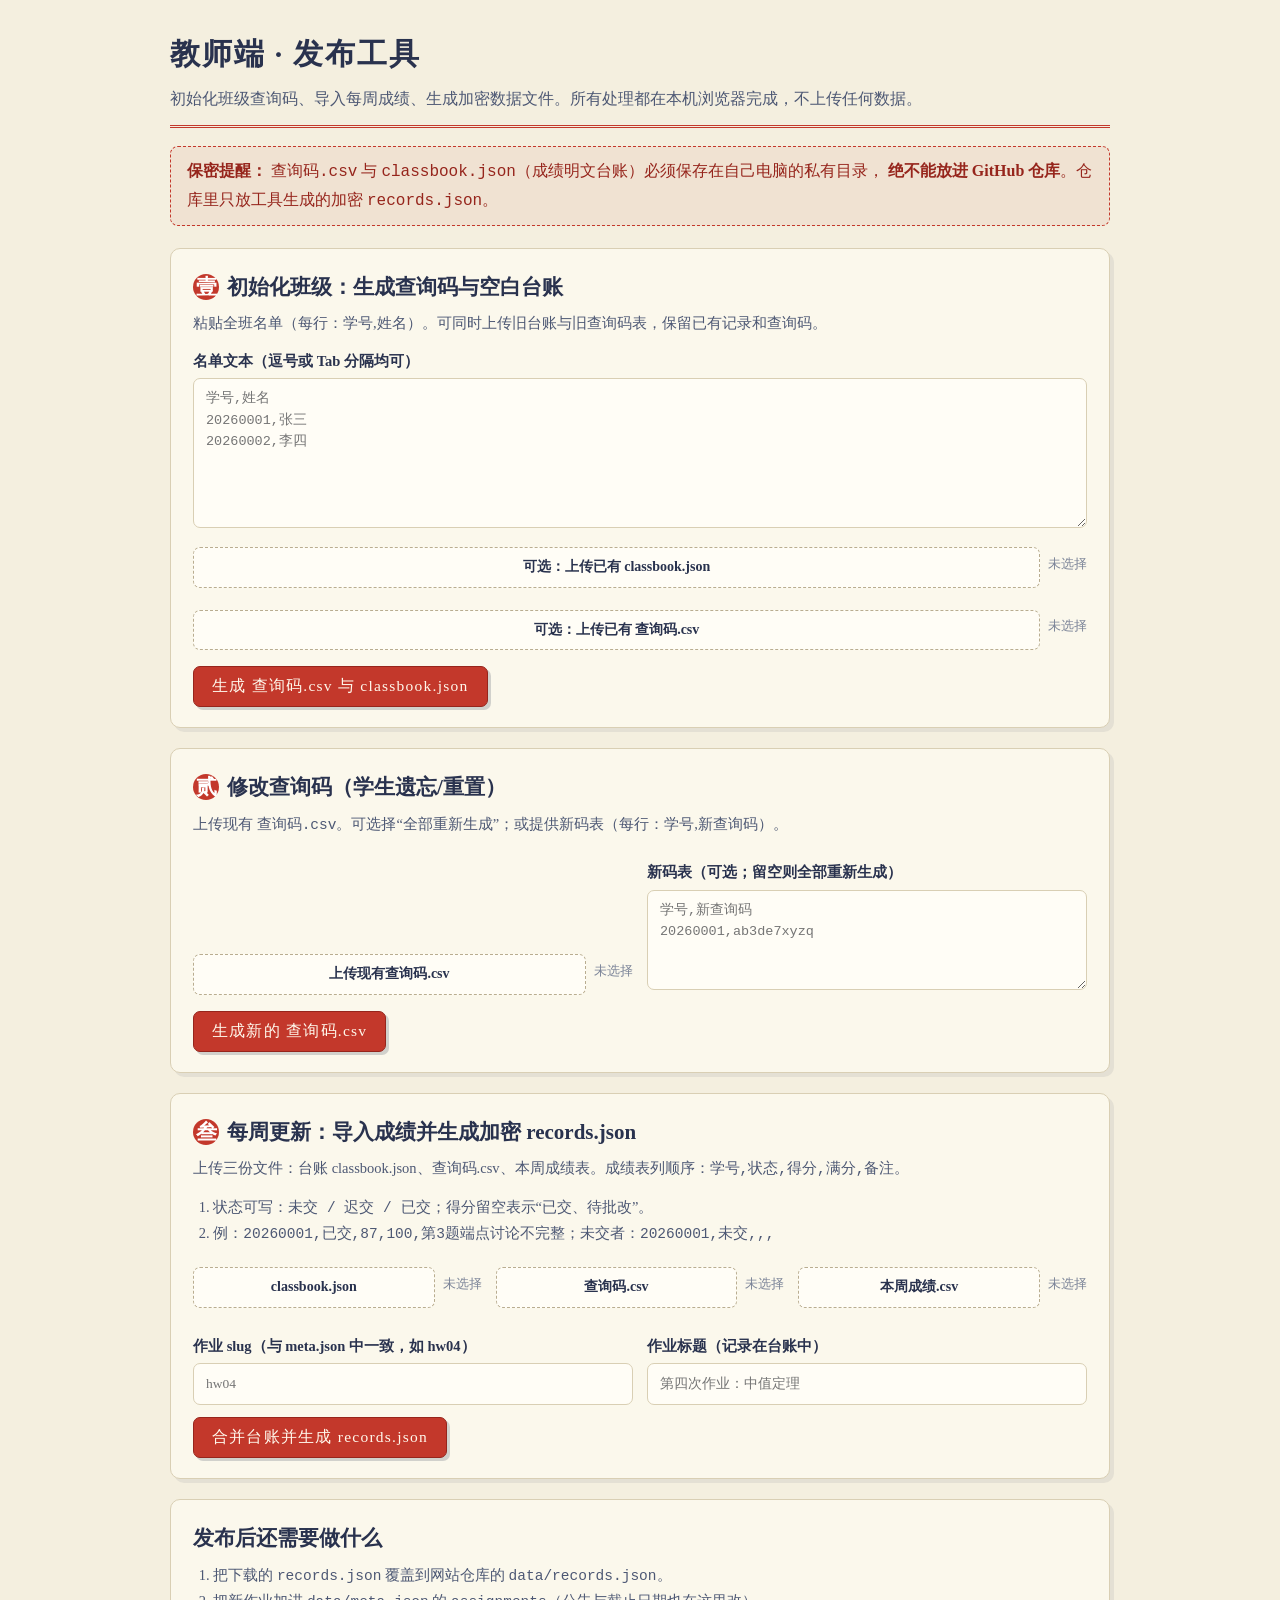
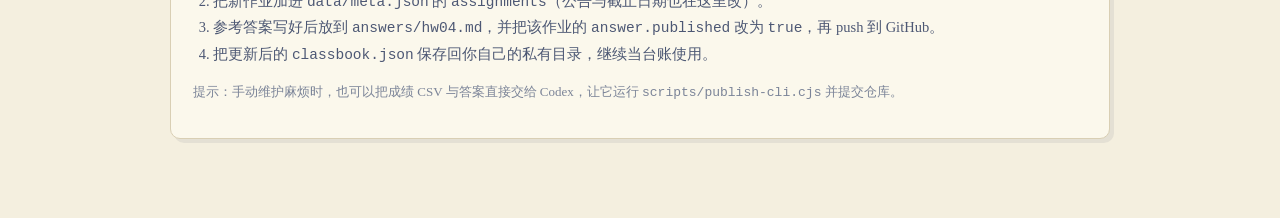
==== tools/publish.html @ e9e77afc "初始化微积分作业查分台：学生查分、加密成绩与参考答案" ====
<!DOCTYPE html>
<html lang="zh-CN">
<head>
  <meta charset="UTF-8" />
  <meta name="viewport" content="width=device-width, initial-scale=1.0" />
  <title>教师端 · 发布工具</title>
  <style>
    :root {
      --ink: #29324e; --paper: #f4efdf; --paper2: #fbf8ec;
      --line: #d9cfb4; --red: #c3382b; --red-dark: #96251c;
      --green: #256b4b; --amber: #9a6a16;
    }
    * { box-sizing: border-box; }
    body {
      margin: 0; background: var(--paper); color: var(--ink);
      font-family: "Songti SC", "Noto Serif CJK SC", "SimSun", serif;
      font-size: 16px; line-height: 1.75;
    }
    .wrap { max-width: 980px; margin: 0 auto; padding: 28px 20px 70px; }
    header { border-bottom: 3px double var(--red); padding-bottom: 12px; margin-bottom: 18px; }
    header h1 { margin: 0; font-size: 30px; font-family: "Kaiti SC", "STKaiti", "KaiTi", serif; letter-spacing: .06em; }
    header p { margin: 4px 0 0; color: #4d5874; }
    .warn {
      border: 1.5px dashed var(--red); background: rgba(195,56,43,.07);
      padding: 10px 16px; border-radius: 8px; margin: 12px 0 22px; color: var(--red-dark);
    }
    .panel {
      background: var(--paper2); border: 1.5px solid var(--line);
      border-radius: 10px; padding: 20px 22px; margin-bottom: 20px;
      box-shadow: 4px 4px 0 rgba(41,50,78,.08);
    }
    .panel h2 { margin: 0 0 6px; font-family: "Kaiti SC","STKaiti","KaiTi",serif; font-size: 21px; }
    .panel > .desc { margin: 0 0 12px; color: #4d5874; font-size: 14.5px; }
    label { display: block; margin: 10px 0 4px; font-weight: 700; font-size: 14.5px; }
    textarea, input[type="text"] {
      width: 100%; border: 1.5px solid var(--line); border-radius: 7px;
      padding: 9px 12px; font: 13.5px/1.6 Consolas, Menlo, monospace;
      background: #fffdf6; color: var(--ink);
    }
    textarea { min-height: 150px; resize: vertical; }
    input[type="text"] { font-family: inherit; }
    .row { display: flex; gap: 14px; flex-wrap: wrap; align-items: flex-end; }
    .row > div { flex: 1 1 220px; }
    .btn {
      display: inline-block; border: 1.5px solid var(--red-dark); background: var(--red);
      color: #fff8ec; padding: 9px 18px; border-radius: 7px; cursor: pointer;
      font-size: 15.5px; font-family: "Kaiti SC","STKaiti","KaiTi",serif; letter-spacing: .08em;
      margin-top: 12px; box-shadow: 3px 3px 0 rgba(41,50,78,.2);
    }
    .btn:hover { background: var(--red-dark); }
    .btn:disabled { opacity: .5; cursor: not-allowed; }
    .btn.ghost {
      background: transparent; color: var(--ink); border-color: #b9ad90; box-shadow: none;
    }
    .filebox { display: flex; gap: 8px; align-items: center; }
    .filebox input[type="file"] { display: none; }
    .filelabel {
      border: 1.5px dashed #b9ad90; border-radius: 7px; padding: 7px 14px; cursor: pointer;
      background: #fffdf6; font-size: 14px; text-align: center; flex: 1;
    }
    .fname { font-size: 13px; color: #7b8498; word-break: break-all; }
    .log {
      margin-top: 14px; padding: 10px 14px; border-radius: 7px; font-size: 14px;
      background: rgba(37,107,75,.09); border: 1px solid var(--green); color: #1f563c;
      white-space: pre-wrap; font-family: Consolas, Menlo, monospace; display: none;
    }
    .log.error { background: rgba(195,56,43,.08); border-color: var(--red); color: var(--red-dark); }
    .log.warn { background: rgba(154,106,22,.1); border-color: var(--amber); color: #6d4a0b; }
    ol.tips { margin: 4px 0 0; padding-left: 1.4em; color: #4d5874; font-size: 14.5px; }
    .small { font-size: 13px; color: #7b8498; }
    .step { display: inline-flex; align-items: center; justify-content: center; width: 26px; height: 26px;
      border-radius: 50%; background: var(--red); color: #fff; font-weight: 700; margin-right: 8px; }
  </style>
</head>
<body>
  <div class="wrap">
    <header>
      <h1>教师端 · 发布工具</h1>
      <p>初始化班级查询码、导入每周成绩、生成加密数据文件。所有处理都在本机浏览器完成，不上传任何数据。</p>
    </header>

    <div class="warn">
      <strong>保密提醒：</strong> <code>查询码.csv</code> 与 <code>classbook.json</code>（成绩明文台账）必须保存在自己电脑的私有目录，
      <b>绝不能放进 GitHub 仓库</b>。仓库里只放工具生成的加密 <code>records.json</code>。
    </div>

    <!-- ① 初始化 -->
    <section class="panel">
      <h2><span class="step">壹</span>初始化班级：生成查询码与空白台账</h2>
      <p class="desc">粘贴全班名单（每行：学号,姓名）。可同时上传旧台账与旧查询码表，保留已有记录和查询码。</p>
      <label for="roster">名单文本（逗号或 Tab 分隔均可）</label>
      <textarea id="roster" placeholder="学号,姓名&#10;20260001,张三&#10;20260002,李四"></textarea>
      <div class="filebox">
        <label class="filelabel" for="old-cb">可选：上传已有 classbook.json<input type="file" id="old-cb" accept=".json" /></label>
        <span class="fname" id="old-cb-name">未选择</span>
      </div>
      <div class="filebox" style="margin-top:8px">
        <label class="filelabel" for="old-keys">可选：上传已有 查询码.csv<input type="file" id="old-keys" accept=".csv,text/plain" /></label>
        <span class="fname" id="old-keys-name">未选择</span>
      </div>
      <button class="btn" id="btn-init" type="button">生成 查询码.csv 与 classbook.json</button>
      <div class="log" id="log-init"></div>
    </section>

    <!-- ② 改码 -->
    <section class="panel">
      <h2><span class="step">贰</span>修改查询码（学生遗忘/重置）</h2>
      <p class="desc">上传现有 <code>查询码.csv</code>。可选择“全部重新生成”；或提供新码表（每行：学号,新查询码）。</p>
      <div class="row">
        <div class="filebox">
          <label class="filelabel" for="keys2">上传现有查询码.csv<input type="file" id="keys2" accept=".csv,text/plain" /></label>
          <span class="fname" id="keys2-name">未选择</span>
        </div>
        <div>
          <label for="newkeys">新码表（可选；留空则全部重新生成）</label>
          <textarea id="newkeys" style="min-height:100px" placeholder="学号,新查询码&#10;20260001,ab3de7xyzq"></textarea>
        </div>
      </div>
      <button class="btn" id="btn-rekey" type="button">生成新的 查询码.csv</button>
      <div class="log" id="log-rekey"></div>
    </section>

    <!-- ③ 发布 -->
    <section class="panel">
      <h2><span class="step">叁</span>每周更新：导入成绩并生成加密 records.json</h2>
      <p class="desc">上传三份文件：台账 classbook.json、查询码.csv、本周成绩表。成绩表列顺序：<code>学号,状态,得分,满分,备注</code>。</p>
      <ol class="tips">
        <li>状态可写：<code>未交 / 迟交 / 已交</code>；得分留空表示“已交、待批改”。</li>
        <li>例：<code>20260001,已交,87,100,第3题端点讨论不完整</code>；未交者：<code>20260001,未交,,,</code></li>
      </ol>
      <div class="row" style="margin-top:10px">
        <div class="filebox">
          <label class="filelabel" for="cb3">classbook.json<input type="file" id="cb3" accept=".json" /></label>
          <span class="fname" id="cb3-name">未选择</span>
        </div>
        <div class="filebox">
          <label class="filelabel" for="keys3">查询码.csv<input type="file" id="keys3" accept=".csv,text/plain" /></label>
          <span class="fname" id="keys3-name">未选择</span>
        </div>
        <div class="filebox">
          <label class="filelabel" for="grades">本周成绩.csv<input type="file" id="grades" accept=".csv,text/plain" /></label>
          <span class="fname" id="grades-name">未选择</span>
        </div>
      </div>
      <div class="row" style="margin-top:12px">
        <div>
          <label for="slug">作业 slug（与 meta.json 中一致，如 hw04）</label>
          <input type="text" id="slug" placeholder="hw04" />
        </div>
        <div>
          <label for="awtitle">作业标题（记录在台账中）</label>
          <input type="text" id="awtitle" placeholder="第四次作业：中值定理" />
        </div>
      </div>
      <button class="btn" id="btn-publish" type="button">合并台账并生成 records.json</button>
      <div class="log" id="log-publish"></div>
    </section>

    <section class="panel">
      <h2>发布后还需要做什么</h2>
      <ol class="tips">
        <li>把下载的 <code>records.json</code> 覆盖到网站仓库的 <code>data/records.json</code>。</li>
        <li>把新作业加进 <code>data/meta.json</code> 的 <code>assignments</code>（公告与截止日期也在这里改）。</li>
        <li>参考答案写好后放到 <code>answers/hw04.md</code>，并把该作业的 <code>answer.published</code> 改为 <code>true</code>，再 push 到 GitHub。</li>
        <li>把更新后的 <code>classbook.json</code> 保存回你自己的私有目录，继续当台账使用。</li>
      </ol>
      <p class="small">提示：手动维护麻烦时，也可以把成绩 CSV 与答案直接交给 Codex，让它运行 <code>scripts/publish-cli.cjs</code> 并提交仓库。</p>
    </section>
  </div>

  <script src="../assets/js/crypto-core.js"></script>
  <script src="../assets/js/publish-logic.js"></script>
  <script>
    (function () {
      "use strict";
      function download(filename, text) {
        var blob = new Blob([text], { type: "text/plain;charset=utf-8" });
        var a = document.createElement("a");
        a.href = URL.createObjectURL(blob);
        a.download = filename;
        document.body.appendChild(a);
        a.click();
        setTimeout(function () {
          URL.revokeObjectURL(a.href);
          a.remove();
        }, 300);
      }
      function readFile(file) {
        return new Promise(function (resolve, reject) {
          var r = new FileReader();
          r.onload = function () { resolve(String(r.result)); };
          r.onerror = function () { reject(new Error("文件读取失败")); };
          r.readAsText(file, "utf-8");
        });
      }
      function logTo(box, text, kind) {
        box.textContent = text;
        box.className = "log" + (kind ? " " + kind : "");
        box.style.display = "block";
      }
      function stamp() {
        var d = new Date();
        return d.getFullYear() + String(d.getMonth() + 1).padStart(2, "0") + String(d.getDate()).padStart(2, "0");
      }
      function showFileName(input, span) {
        input.addEventListener("change", function () {
          span.textContent = input.files && input.files[0] ? input.files[0].name : "未选择";
        });
      }
      showFileName(document.getElementById("old-cb"), document.getElementById("old-cb-name"));
      showFileName(document.getElementById("old-keys"), document.getElementById("old-keys-name"));
      showFileName(document.getElementById("keys2"), document.getElementById("keys2-name"));
      showFileName(document.getElementById("cb3"), document.getElementById("cb3-name"));
      showFileName(document.getElementById("keys3"), document.getElementById("keys3-name"));
      showFileName(document.getElementById("grades"), document.getElementById("grades-name"));

      function jsonText(obj) {
        return JSON.stringify(obj, null, 2);
      }

      /* 壹：初始化 */
      document.getElementById("btn-init").addEventListener("click", async function () {
        var box = document.getElementById("log-init");
        try {
          var text = document.getElementById("roster").value.trim();
          if (!text) { logTo(box, "请先粘贴名单（每行：学号,姓名）。", "error"); return; }
          var roster = CalcPublish.parseRoster(text);
          if (!roster.length) { logTo(box, "名单解析为空，请检查格式。", "error"); return; }

          var oldCb = null;
          var f = document.getElementById("old-cb").files[0];
          if (f) oldCb = JSON.parse(await readFile(f));
          var cb = CalcPublish.classbookFromRoster(roster, oldCb);

          var keysMap = {};
          var kf = document.getElementById("old-keys").files[0];
          if (kf) {
            var oldKeys = CalcPublish.parseKeys(await readFile(kf));
            oldKeys.list.forEach(function (k) { keysMap[k.sid] = k.code; });
          }
          cb.students.forEach(function (s) {
            if (!keysMap[s.sid]) keysMap[s.sid] = CalcCrypto.randomCode(10);
          });
          var keysCsv = CalcPublish.makeKeysCsv(cb.students, keysMap);
          download("查询码-" + stamp() + ".csv", keysCsv);
          download("classbook.json", jsonText(cb));
          logTo(box,
            "成功生成 " + cb.students.length + " 名学生的查询码" +
            (kf ? "（保留已有查询码，仅新增学生生成新码）" : "（全部为新随机码）") + "。\n" +
            "下载了两个文件：\n" +
            "  · 查询码-*.csv  → 私发给学生；\n" +
            "  · classbook.json → 存放在私有目录作台账。");
        } catch (e) {
          logTo(box, "出错了：" + e.message, "error");
        }
      });

      /* 贰：修改查询码 */
      document.getElementById("btn-rekey").addEventListener("click", async function () {
        var box = document.getElementById("log-rekey");
        try {
          var f = document.getElementById("keys2").files[0];
          if (!f) { logTo(box, "请先上传现有 查询码.csv。", "error"); return; }
          var old = CalcPublish.parseKeys(await readFile(f));
          var newText = document.getElementById("newkeys").value.trim();
          var newRows = newText ? CalcPublish.parseTable(newText) : [];
          var newMap = {};
          newRows.forEach(function (r) {
            if (r[0] && r[1]) newMap[String(r[0]).trim()] = String(r[1]).trim();
          });
          var lines = ["学号,姓名,查询码"];
          old.list.forEach(function (k) {
            var code = newMap[k.sid] || CalcCrypto.randomCode(10);
            lines.push(k.sid + "," + (k.name || k.sid) + "," + code);
          });
          download("查询码-" + stamp() + ".csv", "\uFEFF" + lines.join("\r\n"));
          logTo(box, "已生成新查询码表：" + out.length + " 条。\n新码请私发学生，并重新运行“叁”生成 records.json。");
        } catch (e) {
          logTo(box, "出错了：" + e.message, "error");
        }
      });

      /* 叁：发布 */
      document.getElementById("btn-publish").addEventListener("click", async function () {
        var box = document.getElementById("log-publish");
        try {
          var cbFile = document.getElementById("cb3").files[0];
          var keysFile = document.getElementById("keys3").files[0];
          var gradeFile = document.getElementById("grades").files[0];
          var slug = document.getElementById("slug").value.trim();
          var title = document.getElementById("awtitle").value.trim();
          if (!cbFile || !keysFile || !gradeFile) {
            logTo(box, "请上传 classbook.json、查询码.csv、成绩表 CSV 三份文件。", "error");
            return;
          }
          if (!slug) { logTo(box, "请填写作业 slug，例如 hw04。", "error"); return; }
          var cb = JSON.parse(await readFile(cbFile));
          var keys = CalcPublish.parseKeys(await readFile(keysFile));
          var gradeText = await readFile(gradeFile);
          var grades = CalcPublish.parseGrades(gradeText);
          if (!grades.length) { logTo(box, "成绩表解析为空，请检查列格式：学号,状态,得分,满分,备注。", "error"); return; }
          var warnings = CalcPublish.mergeGrades(cb, grades, slug);
          cb.course = cb.course || {};
          cb.course.assignments = cb.course.assignments || [];
          if (title && !cb.course.assignments.some(function (a) { return a.slug === slug; })) {
            cb.course.assignments.push({ slug: slug, title: title });
          }
          var result = await CalcPublish.buildRecords(cb, keys.map);
          if (result.missingKeys && result.missingKeys.length) {
            logTo(box, "以下学生缺少查询码，无法加密：" + result.missingKeys.join("、") +
              "\n请先在“贰”中补齐，再重新发布。", "error");
            return;
          }
          download("classbook.json", jsonText(cb));
          download("records.json", jsonText(result));
          var msg =
            "成功合并 " + grades.length + " 条成绩（作业 " + slug + "）。\n" +
            "下载了两个文件：\n" +
            "  · classbook.json → 覆盖保存到你的私有目录；\n" +
            "  · records.json → 覆盖到网站仓库 data/records.json。\n" +
            "生成时间：" + result.generatedAt + "；学生数：" + result.studentCount;
          if (warnings.length) msg += "\n\n提醒：\n" + warnings.join("\n");
          logTo(box, msg, warnings.length ? "warn" : "");
        } catch (e) {
          logTo(box, "出错了：" + e.message, "error");
        }
      });
    })();
  </script>
</body>
</html>
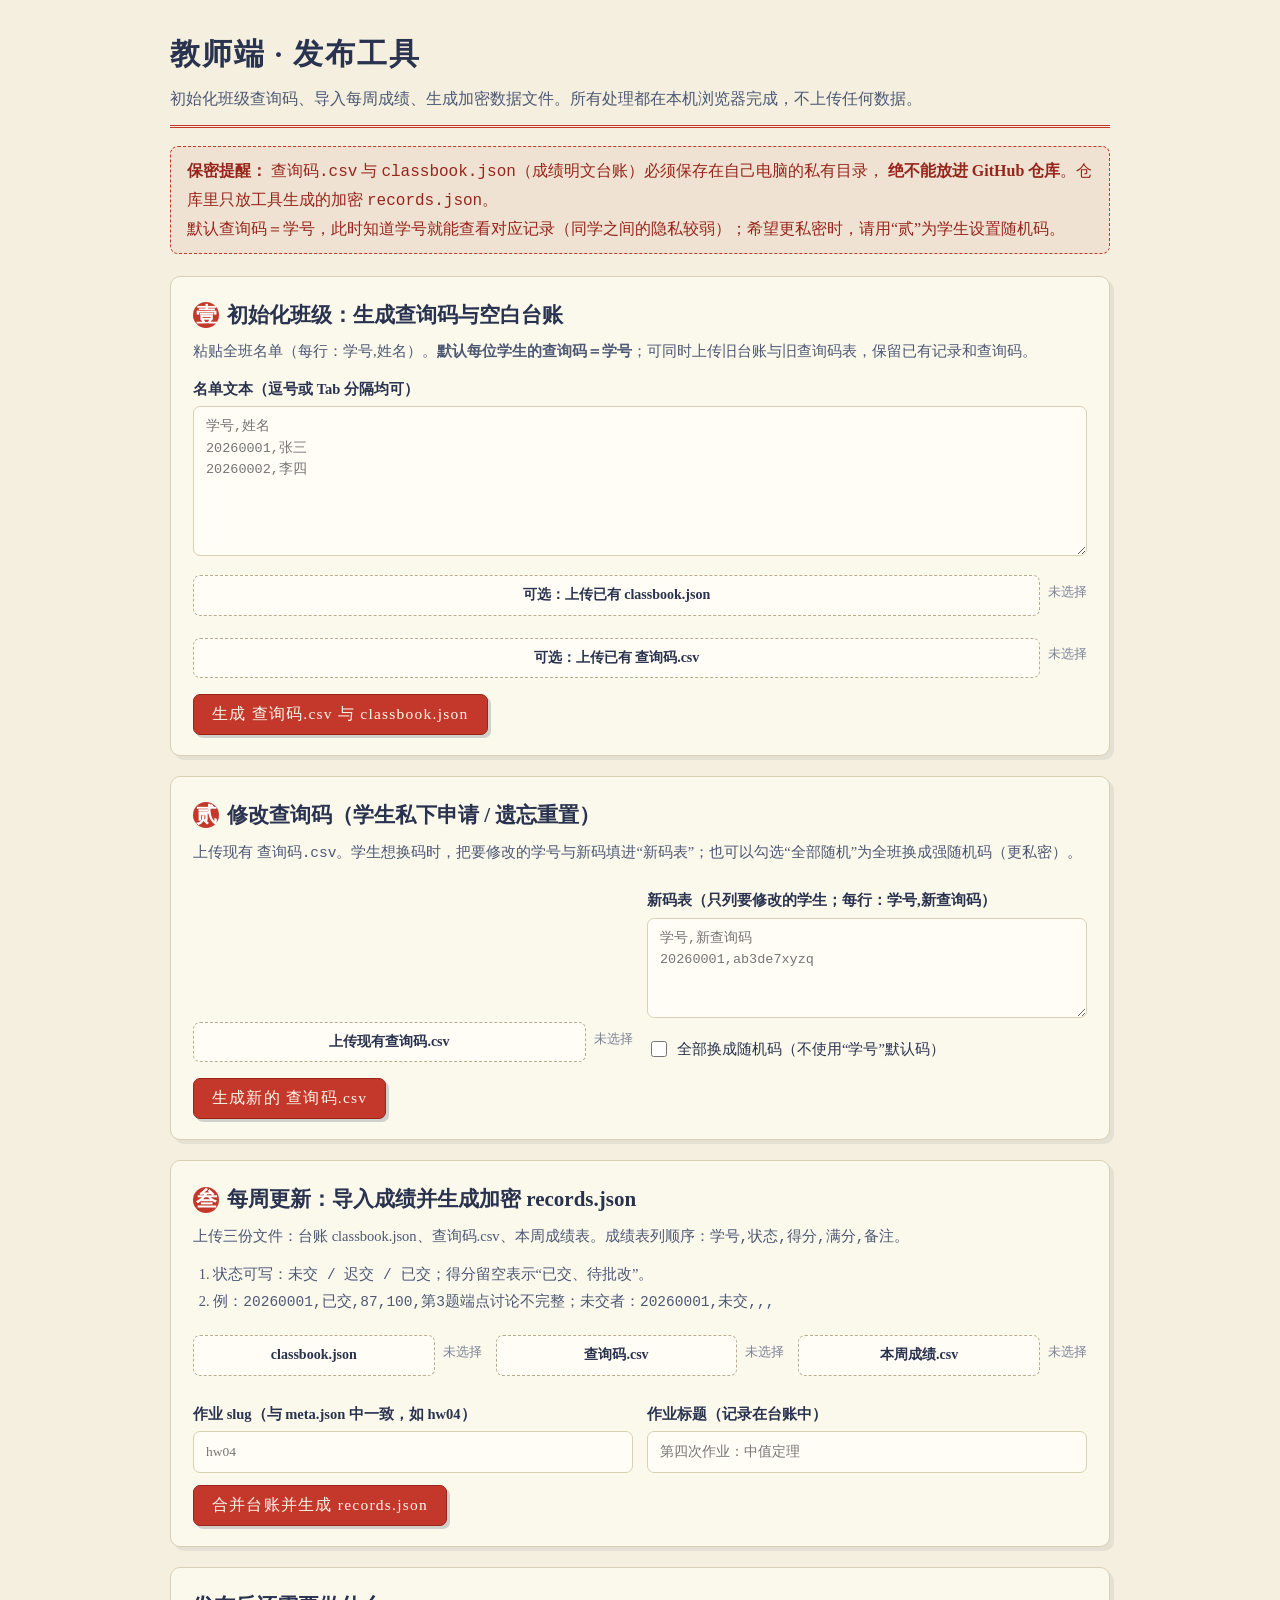
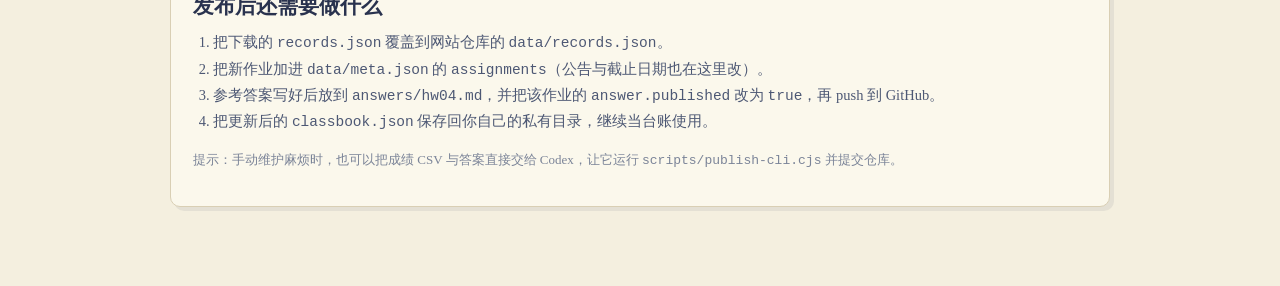
==== commit 85e72f0e: "查询码默认等于学号，支持学生私下申请修改查询码" ====
--- a/tools/publish.html
+++ b/tools/publish.html
@@ -70,6 +70,8 @@
     .small { font-size: 13px; color: #7b8498; }
     .step { display: inline-flex; align-items: center; justify-content: center; width: 26px; height: 26px;
       border-radius: 50%; background: var(--red); color: #fff; font-weight: 700; margin-right: 8px; }
+    .chk { display: inline-flex; align-items: center; gap: 7px; margin: 10px 0 0; font-weight: 400; }
+    .chk input { width: 16px; height: 16px; }
   </style>
 </head>
 <body>
@@ -82,12 +84,13 @@
     <div class="warn">
       <strong>保密提醒：</strong> <code>查询码.csv</code> 与 <code>classbook.json</code>（成绩明文台账）必须保存在自己电脑的私有目录，
       <b>绝不能放进 GitHub 仓库</b>。仓库里只放工具生成的加密 <code>records.json</code>。
+      <br />默认查询码＝学号，此时知道学号就能查看对应记录（同学之间的隐私较弱）；希望更私密时，请用“贰”为学生设置随机码。
     </div>
 
     <!-- ① 初始化 -->
     <section class="panel">
       <h2><span class="step">壹</span>初始化班级：生成查询码与空白台账</h2>
-      <p class="desc">粘贴全班名单（每行：学号,姓名）。可同时上传旧台账与旧查询码表，保留已有记录和查询码。</p>
+      <p class="desc">粘贴全班名单（每行：学号,姓名）。<b>默认每位学生的查询码＝学号</b>；可同时上传旧台账与旧查询码表，保留已有记录和查询码。</p>
       <label for="roster">名单文本（逗号或 Tab 分隔均可）</label>
       <textarea id="roster" placeholder="学号,姓名&#10;20260001,张三&#10;20260002,李四"></textarea>
       <div class="filebox">
@@ -104,16 +107,17 @@
 
     <!-- ② 改码 -->
     <section class="panel">
-      <h2><span class="step">贰</span>修改查询码（学生遗忘/重置）</h2>
-      <p class="desc">上传现有 <code>查询码.csv</code>。可选择“全部重新生成”；或提供新码表（每行：学号,新查询码）。</p>
+      <h2><span class="step">贰</span>修改查询码（学生私下申请 / 遗忘重置）</h2>
+      <p class="desc">上传现有 <code>查询码.csv</code>。学生想换码时，把要修改的学号与新码填进“新码表”；也可以勾选“全部随机”为全班换成强随机码（更私密）。</p>
       <div class="row">
         <div class="filebox">
           <label class="filelabel" for="keys2">上传现有查询码.csv<input type="file" id="keys2" accept=".csv,text/plain" /></label>
           <span class="fname" id="keys2-name">未选择</span>
         </div>
         <div>
-          <label for="newkeys">新码表（可选；留空则全部重新生成）</label>
+          <label for="newkeys">新码表（只列要修改的学生；每行：学号,新查询码）</label>
           <textarea id="newkeys" style="min-height:100px" placeholder="学号,新查询码&#10;20260001,ab3de7xyzq"></textarea>
+          <label class="chk"><input type="checkbox" id="all-random" /> 全部换成随机码（不使用“学号”默认码）</label>
         </div>
       </div>
       <button class="btn" id="btn-rekey" type="button">生成新的 查询码.csv</button>
@@ -239,16 +243,16 @@
             oldKeys.list.forEach(function (k) { keysMap[k.sid] = k.code; });
           }
           cb.students.forEach(function (s) {
-            if (!keysMap[s.sid]) keysMap[s.sid] = CalcCrypto.randomCode(10);
+            if (!keysMap[s.sid]) keysMap[s.sid] = s.sid;
           });
           var keysCsv = CalcPublish.makeKeysCsv(cb.students, keysMap);
           download("查询码-" + stamp() + ".csv", keysCsv);
           download("classbook.json", jsonText(cb));
           logTo(box,
             "成功生成 " + cb.students.length + " 名学生的查询码" +
-            (kf ? "（保留已有查询码，仅新增学生生成新码）" : "（全部为新随机码）") + "。\n" +
+            (kf ? "（保留已有查询码；新增学生默认查询码＝学号）" : "（默认每位学生查询码＝学号）") + "。\n" +
             "下载了两个文件：\n" +
-            "  · 查询码-*.csv  → 私发给学生；\n" +
+            "  · 查询码-*.csv  → 发布时上传到“叁”，切勿放进仓库；\n" +
             "  · classbook.json → 存放在私有目录作台账。");
         } catch (e) {
           logTo(box, "出错了：" + e.message, "error");
@@ -265,16 +269,35 @@
           var newText = document.getElementById("newkeys").value.trim();
           var newRows = newText ? CalcPublish.parseTable(newText) : [];
           var newMap = {};
+          var notFound = [];
           newRows.forEach(function (r) {
-            if (r[0] && r[1]) newMap[String(r[0]).trim()] = String(r[1]).trim();
+            if (r[0] && r[1]) {
+              newMap[String(r[0]).trim()] = String(r[1]).trim();
+              if (!old.map[String(r[0]).trim()]) notFound.push(String(r[0]).trim());
+            }
           });
+          var allRandom = document.getElementById("all-random").checked;
+          if (!newText && !allRandom) {
+            logTo(box, "请填写“新码表”（学号,新查询码），或勾选“全部换成随机码”。", "error");
+            return;
+          }
           var lines = ["学号,姓名,查询码"];
+          var changed = 0;
           old.list.forEach(function (k) {
-            var code = newMap[k.sid] || CalcCrypto.randomCode(10);
+            var code;
+            if (allRandom) code = CalcCrypto.randomCode(10);
+            else if (newMap[k.sid]) code = newMap[k.sid];
+            else code = k.code;
+            if (code !== k.code) changed++;
             lines.push(k.sid + "," + (k.name || k.sid) + "," + code);
           });
           download("查询码-" + stamp() + ".csv", "\uFEFF" + lines.join("\r\n"));
-          logTo(box, "已生成新查询码表：" + out.length + " 条。\n新码请私发学生，并重新运行“叁”生成 records.json。");
+          var msg =
+            "已生成新查询码表，共 " + (lines.length - 1) + " 条，其中 " + changed + " 条发生修改。\n" +
+            (allRandom ? "已为全部学生换成随机码。\n" : "未列入新码表的学生保持原码（默认＝学号）。\n") +
+            "新码请私下告知学生，并重新运行“叁”生成 records.json 后发布。";
+          if (notFound.length) msg += "\n提醒：新码表里有 " + notFound.length + " 个学号不在现有查询码表中：" + notFound.join("、");
+          logTo(box, msg, notFound.length ? "warn" : "");
         } catch (e) {
           logTo(box, "出错了：" + e.message, "error");
         }
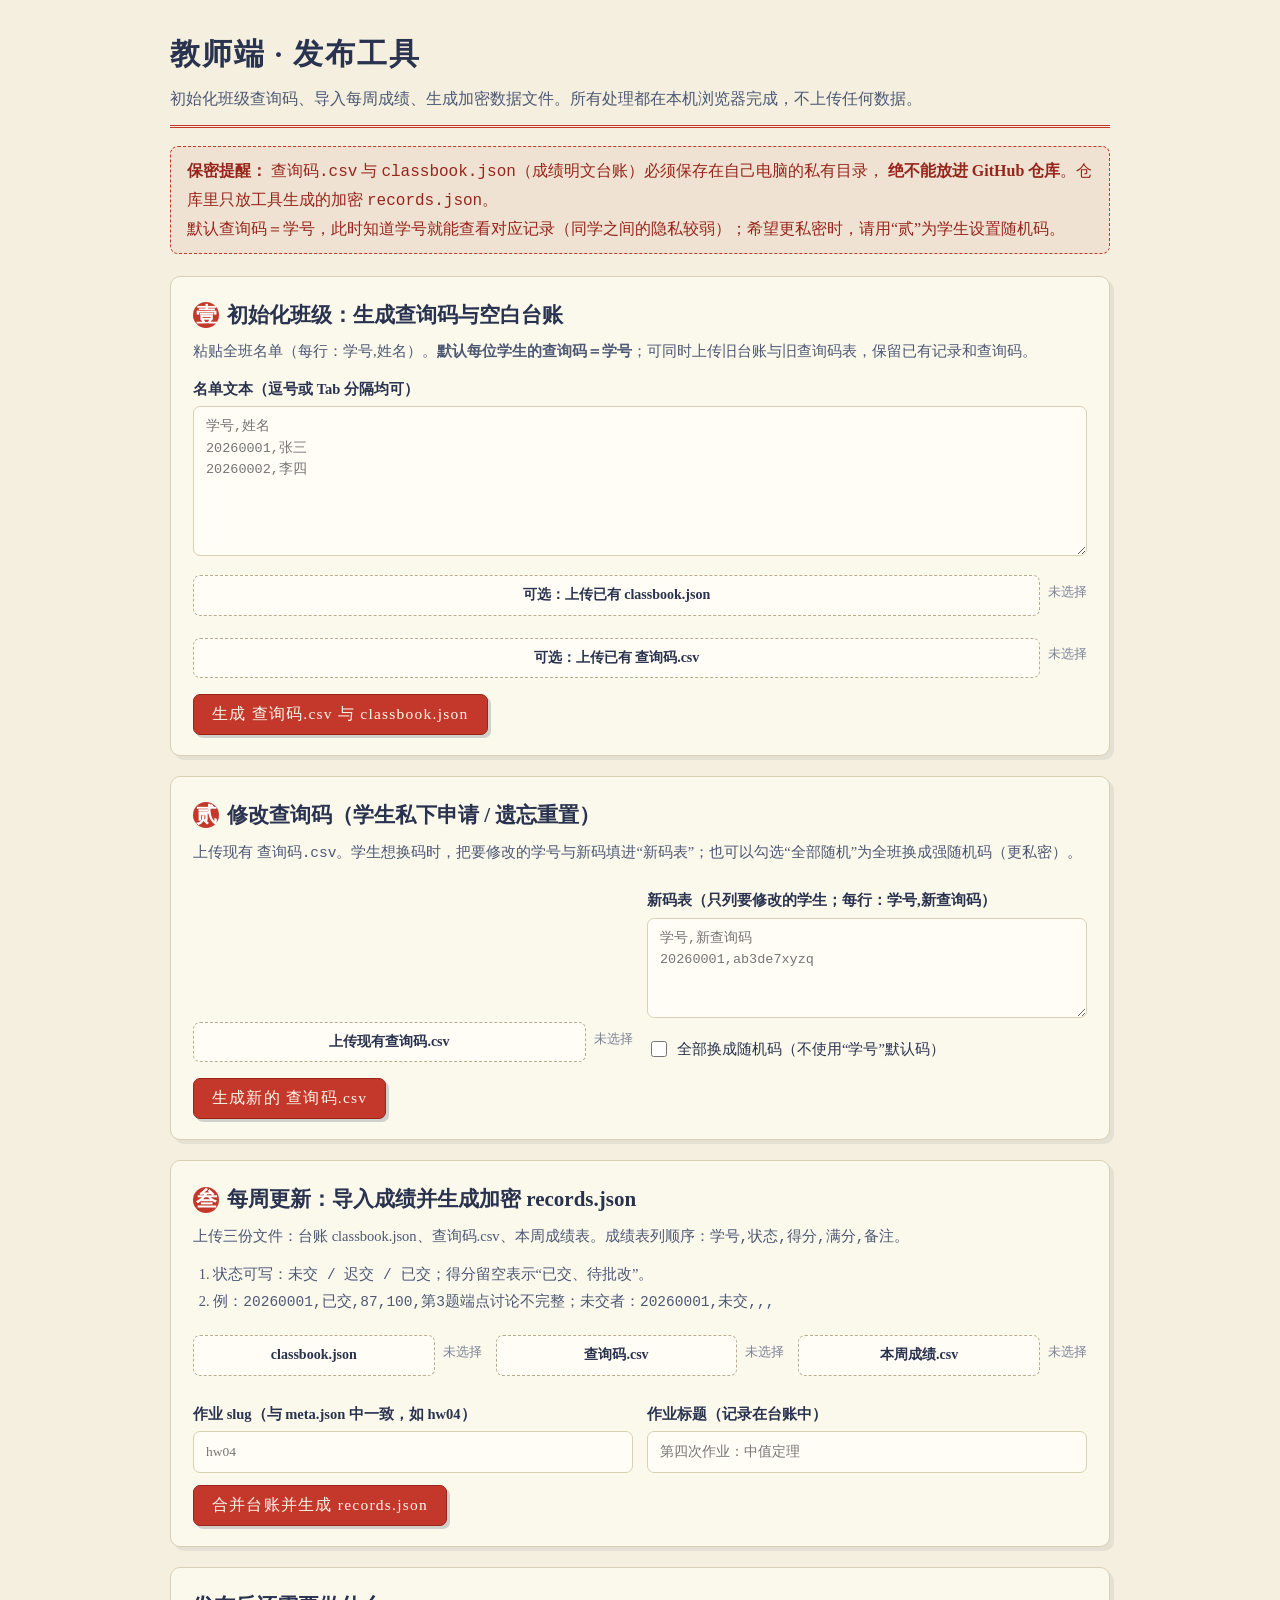
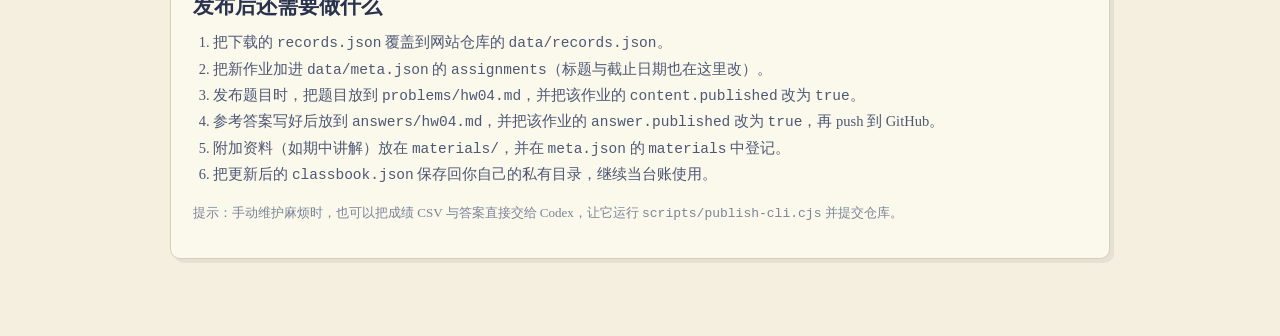
==== commit c51dac3b: "主页改版：简约布局，登录弹窗查看完成情况，作业安排与附加资料表格" ====
--- a/tools/publish.html
+++ b/tools/publish.html
@@ -164,8 +164,10 @@
       <h2>发布后还需要做什么</h2>
       <ol class="tips">
         <li>把下载的 <code>records.json</code> 覆盖到网站仓库的 <code>data/records.json</code>。</li>
-        <li>把新作业加进 <code>data/meta.json</code> 的 <code>assignments</code>（公告与截止日期也在这里改）。</li>
+        <li>把新作业加进 <code>data/meta.json</code> 的 <code>assignments</code>（标题与截止日期也在这里改）。</li>
+        <li>发布题目时，把题目放到 <code>problems/hw04.md</code>，并把该作业的 <code>content.published</code> 改为 <code>true</code>。</li>
         <li>参考答案写好后放到 <code>answers/hw04.md</code>，并把该作业的 <code>answer.published</code> 改为 <code>true</code>，再 push 到 GitHub。</li>
+        <li>附加资料（如期中讲解）放在 <code>materials/</code>，并在 <code>meta.json</code> 的 <code>materials</code> 中登记。</li>
         <li>把更新后的 <code>classbook.json</code> 保存回你自己的私有目录，继续当台账使用。</li>
       </ol>
       <p class="small">提示：手动维护麻烦时，也可以把成绩 CSV 与答案直接交给 Codex，让它运行 <code>scripts/publish-cli.cjs</code> 并提交仓库。</p>
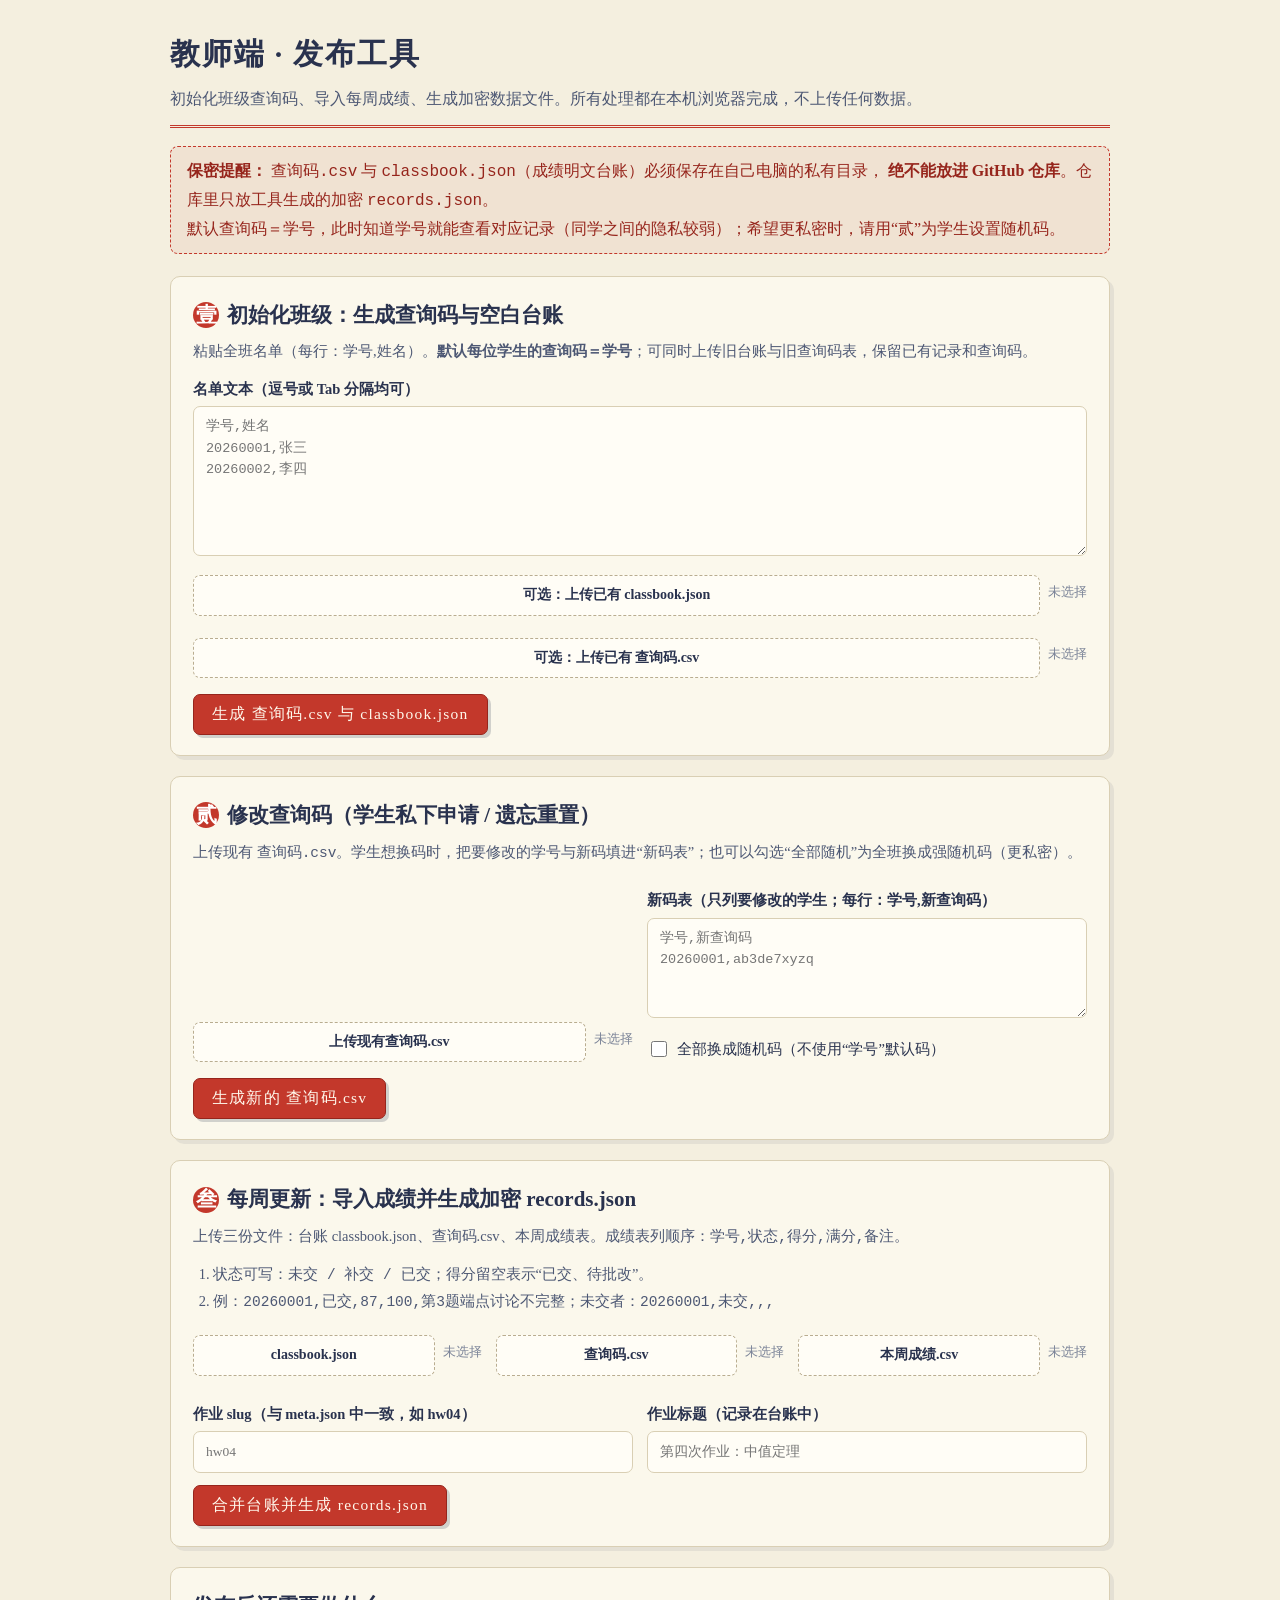
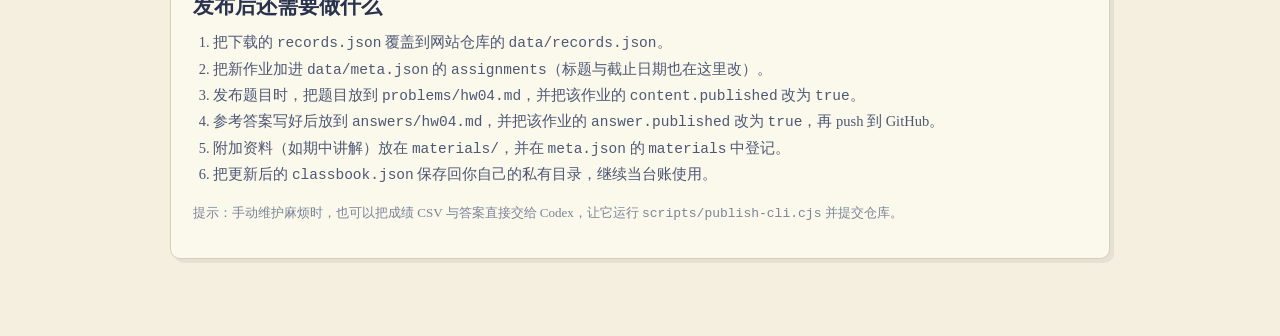
==== commit 59df6c42: "发布第二至五次作业成绩（含补交）；状态「迟交」改为「补交」" ====
--- a/tools/publish.html
+++ b/tools/publish.html
@@ -129,7 +129,7 @@
       <h2><span class="step">叁</span>每周更新：导入成绩并生成加密 records.json</h2>
       <p class="desc">上传三份文件：台账 classbook.json、查询码.csv、本周成绩表。成绩表列顺序：<code>学号,状态,得分,满分,备注</code>。</p>
       <ol class="tips">
-        <li>状态可写：<code>未交 / 迟交 / 已交</code>；得分留空表示“已交、待批改”。</li>
+        <li>状态可写：<code>未交 / 补交 / 已交</code>；得分留空表示“已交、待批改”。</li>
         <li>例：<code>20260001,已交,87,100,第3题端点讨论不完整</code>；未交者：<code>20260001,未交,,,</code></li>
       </ol>
       <div class="row" style="margin-top:10px">
